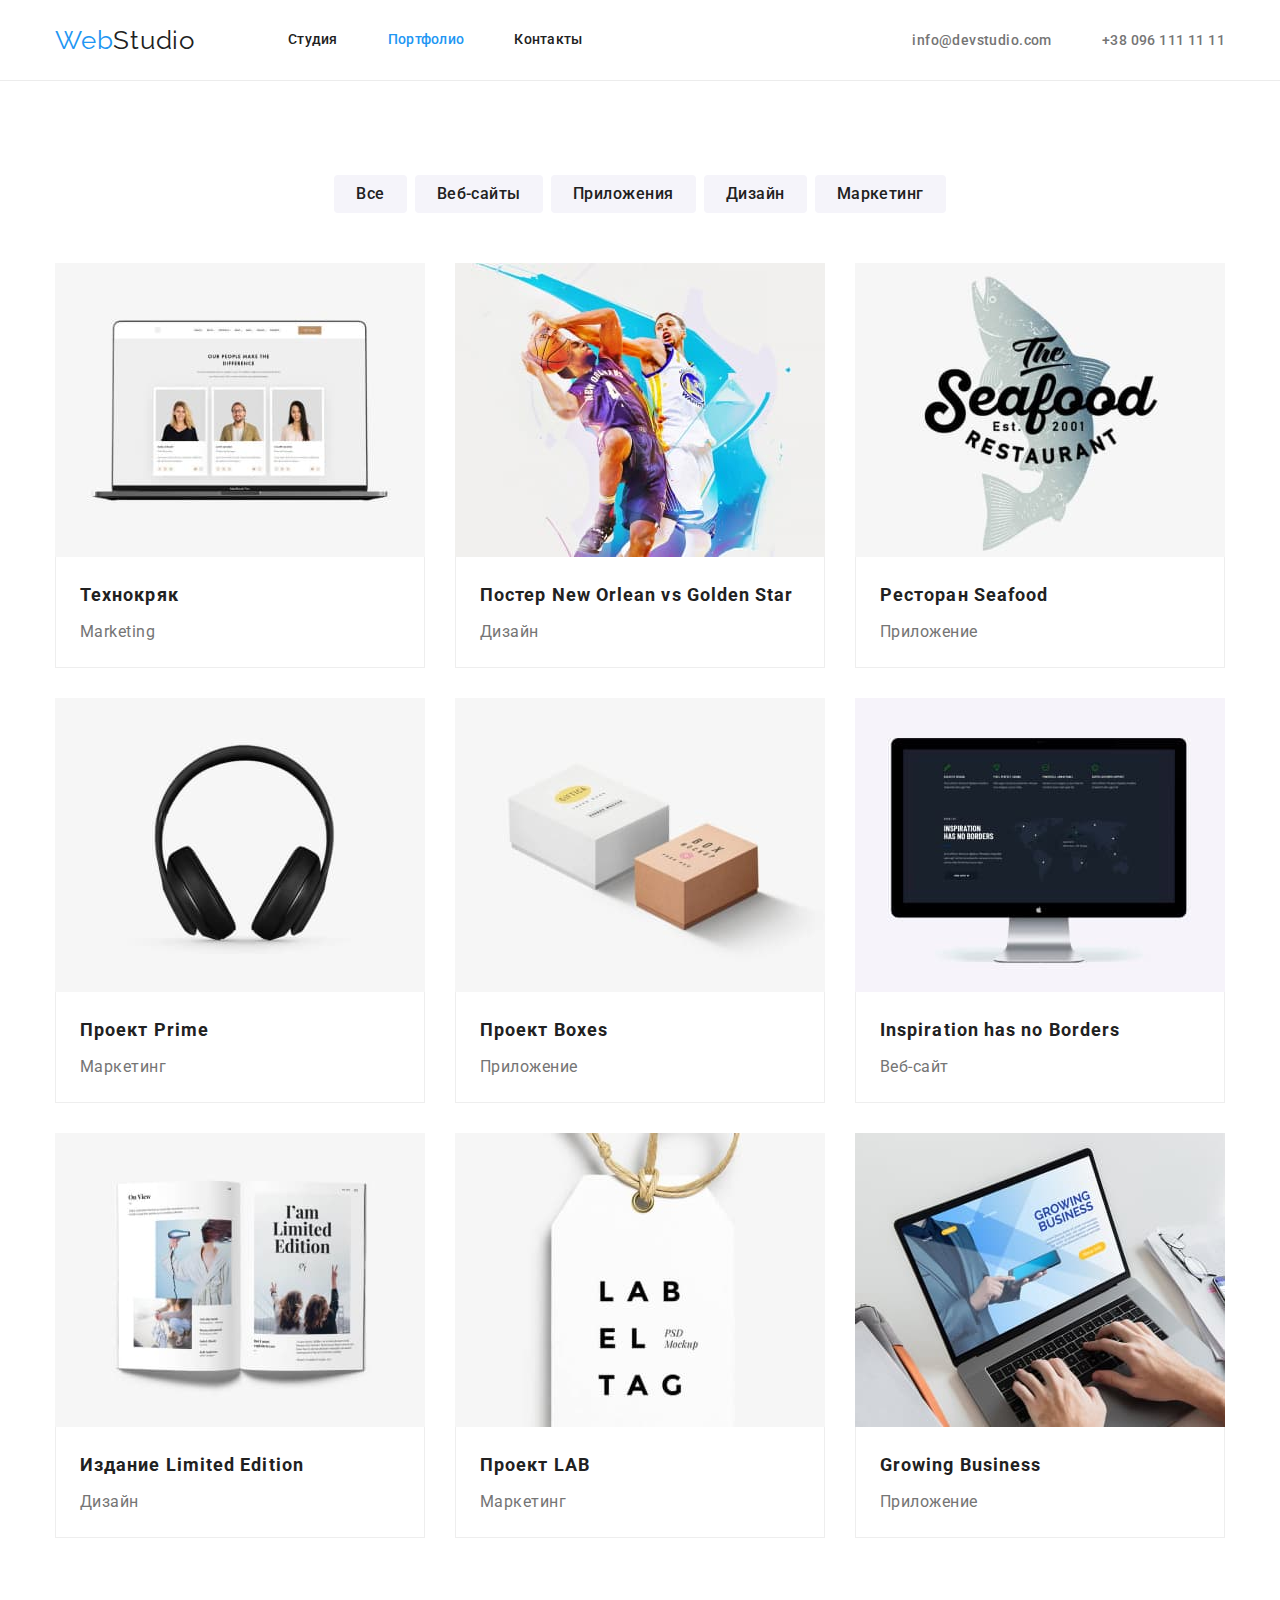
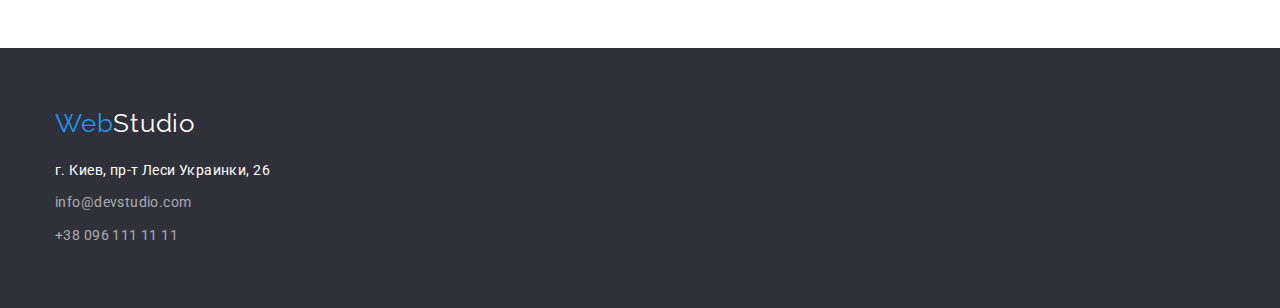
==== portfolio.html @ 948da11b "start-homework" ====
<!DOCTYPE html>
<html lang="ru">

<head>
    <meta charset="UTF-8">
    <meta http-equiv="X-UA-Compatible" content="IE=edge">
    <meta name="viewport" content="width=device-width, initial-scale=1.0">
    <title>Портфолио</title>
    <link rel="preconnect" href="https://fonts.gstatic.com">
    <link href="https://fonts.googleapis.com/css2?family=Raleway:wght@700&family=Roboto:wght@400;500;700;900&display=swap"
    rel="stylesheet">
    <link rel="stylesheet" href="https://cdnjs.cloudflare.com/ajax/libs/modern-normalize/1.0.0/modern-normalize.min.css">
    <link rel="stylesheet" href="css/styles.css">
</head>

<body class="page">

  <header class="header">
    <div class="container">
      <nav class="navigation">
              <a class="logo-text"  href="#">
                  <span class="logo-accept">Web</span><span class="logo">Studio</span>
              </a>

          <ul class="site-nav">
              <li class="item"><a href="index.html" class="link">Студия</a></li>
              <li class="item"><a href="portfolio.html" class="link-is-active link">Портфолио</a></li>
              <li class="item"><a href="" class="link">Контакты</a></li>
          </ul>

      </nav>

      <ul class="contact-nav">
          <li class="item"><a href="mailto:info@devstudio.com" class="link">info@devstudio.com</a></li>
          <li class="item"><a href="tel:+380961111111" class="link">+38 096 111 11 11</a></li>
      </ul>
  </div>
    
  </header>

    <main>
      <section class="section">
<h1 hidden>Портфолио</h1>
  <!-- Навигация портфолио -->
  <div class="container">
        <ul class="portfolio-nav">
           <li class="nav-child"><button type="button" class="button">Все</button></li>
           <li class="nav-child"><button type="button" class="button">Веб-сайты</button></li>
           <li class="nav-child"><button type="button" class="button">Приложения</button></li>
           <li class="nav-child"><button type="button" class="button">Дизайн</button></li>
           <li class="nav-child"><button type="button" class="button">Маркетинг</button></li>
       </ul>

  <!--Портфолио  -->

  <ul class="portfolio">
     <li class="portfolio-box">
          <a href="">
          <div class="card-thumb">
            <img src="images/portfolio-1.jpg" width="370" alt="технокряк">
          </div>
         <div class="card-content">
            <h2 class="portfolio-title">Технокряк</h2>
            <p class="portfolio-text">Marketing</p>
         </div>
          </a>
    </li>

    <li class="portfolio-box">
          <a href="">
            <div class="card-thumb">
            <img src="images/portfolio-2.jpg" width="370" alt="Постер New Orlean vs Golden Star">
            </div>
            <div class="card-content">
            <h2 class="portfolio-title">Постер New Orlean vs Golden Star</h2>
            <p class="portfolio-text">Дизайн</p>
            </div>
          </a>
    </li>

    <li class="portfolio-box">
          <a href="">
            <div class="card-thumb">
            <img src="images/portfolio-3.jpg" width="370" alt="Ресторан Seafood">
            </div>
            <div class="card-content">
            <h2 class="portfolio-title">Ресторан Seafood</h2>
            <p class="portfolio-text">Приложение</p>
            </div>
          </a>
    </li>

    <li class="portfolio-box">
          <a href="">
            <div class="card-thumb">
            <img src="images/potfolio-4.jpg" width="370" alt="Проект Prime">
            </div>
            <div class="card-content">
            <h2 class="portfolio-title">Проект Prime</h2>
            <p class="portfolio-text">Маркетинг</p>
            </div>
          </a>
    </li>

    <li class="portfolio-box">
          <a href="">
            <div class="card-thumb">
            <img src="images/portfolio-5.jpg" width="370" alt="Проект Boxes">
            </div>
            <div class="card-content">
            <h2 class="portfolio-title">Проект Boxes</h2>
            <p class="portfolio-text">Приложение</p>
            </div>
          </a>
    </li>

    <li class="portfolio-box">
          <a href="">
            <div class="card-thumb">
            <img src="images/portfolio-6.jpg" width="370" alt="Inspiration has no Borders">
            </div>
            <div class="card-content">
            <h2 class="portfolio-title">Inspiration has no Borders</h2>
            <p class="portfolio-text">Веб-сайт</p>
            </div>
          </a>
    </li>

    <li class="portfolio-box">
          <a href="">
            <div class="card-thumb">
            <img src="images/portfolio-7.jpg" width="370" alt="Издание Limited Edition">
            </div>
            <div class="card-content">
            <h2 class="portfolio-title">Издание Limited Edition</h2>
            <p class="portfolio-text">Дизайн</p>
            </div>
          </a>
    </li>

    <li class="portfolio-box">
          <a href="">
            <div class="card-thumb">
            <img src="images/portfolio-8.jpg" width="370" alt="Проект LAB">
            </div>
            <div class="card-content">
            <h2 class="portfolio-title">Проект LAB</h2>
            <p class="portfolio-text">Маркетинг</p>
            </div>
          </a>
    </li>

    <li class="portfolio-box">
          <a href="">
            <div class="card-thumb">
            <img src="images/portfolio-9.jpg" width="370" alt="Growing Business">
            </div>
            <div class="card-content">
            <h2 class="portfolio-title">Growing Business</h2>
            <p class="portfolio-text">Приложение</p>
            </div>
          </a>
    </li>
  </ul>
</div>
</section>
    </main>

    <footer class="footer">
      <div class="container">
    
        <a class="logo-text-footer" href="#">
            <span class="logo-accept">Web</span><span class="logo-whait">Studio</span>
        </a>
  <address class="address">г. Киев, пр-т Леси Украинки, 26

        <ul class="contact-list">
            <li class="contact-item"><a href="mailto:info@devstudio.com" class="contact">info@devstudio.com</a></li>
            <li class="contact-item"><a href="tel:+380961111111" class="contact">+38 096 111 11 11</a></li>
        </ul>
    </address>
    </div>
    </footer>
</body>

</html>
---- css/styles.css ----
:root {
  --primery-text-color: #212121;
  --title-text-color: #757575;
  --accept-color: #2196f3;
  --primery-bg-color: #ffffff;
  --accept-bg-color: #2f303a;
  --bg-color: #f5f4fa;
  --portfolio-box-gap: 30px;
  --border-card-content: 1px solid #EEEEEE;
}

.page {
  background-color: var(--primery-bg-color);
  font-family: Roboto, sans-serif;
}

/* site-nav */

.container {
  width: 1200px;
  padding: 0px 15px;
  margin: auto;
}

.header {
  border-bottom: 1px solid #ececec;

}
.header .container {
  display: flex;
  justify-content: space-between;
  align-items: center;
}

.header .navigation {
  display: flex;
  align-items: center;
}

.logo-accept {
  color: var(--accept-color);
}

.logo {
  color: var(--primery-text-color);
}

.logo-text {
  font-family: Raleway, sans-serif;
  letter-spacing: 0.03em;
  font-size: 26px;
  line-height: 1.19;
  padding-left: 0px;
  margin-right: 93px;
}

ul {
  list-style: none;
  padding: 0;
}

a {
  text-decoration: none;
}

img {
  display: block;
  max-width: 100%;
}

.site-nav .link {
  color: var(--primery-text-color);
  letter-spacing: 0.02em;
  font-weight: 500;
  font-size: 14px;
  line-height: 1.14;
  display: block;
  padding-top: 32px;
  padding-bottom: 32px;
}

.site-nav .link:hover,
.site-nav .link:focus {
  color: var(--accept-color);
}

.site-nav {
  display: flex;
  align-items: center;
  margin: 0px;
}
.site-nav .link-is-active {
  color: var(--accept-color);
 }

.site-nav .item:not(:last-child) {
  margin-right: 50px;
}

.contact-nav .link {
  color: var(--title-text-color);
  letter-spacing: 0.03em;
  font-weight: 500;
  font-size: 14px;
  line-height: 1.14;
  margin-top: 0px;
  margin-bottom: 0px;
  margin-left: auto;
}

.contact-nav .link:hover,
.contact-nav .link:focus {
  color: var(--accept-color);
}

.contact-nav {
  padding: 0px;
  margin: 0px;
  display: flex;
  align-items: center;
}
.contact-nav .item:not(:last-child) {
  margin-right: 50px;
}
/* Hero */
.overlay {
  max-width: 1600px;
  height: 600px;
  margin-left: auto;
  margin-right: auto;
  background-color: #C4C4C4;
  background-image: linear-gradient(
    to right,
    rgba(47, 48, 58, 0.4),
    rgba(47, 48, 58, 0.4)),
  url(../images/Overlay.jpg);
  background-size: contain;
  background-repeat: no-repeat;
  background-position: center;
  

}
.hero {
  margin-top: 0px;
  margin-bottom: 0px;
  text-align: center;
}

.hero-title {
  color: var(--primery-bg-color);
  letter-spacing: 0.06em;
  font-weight: 900;
  font-size: 44px;
  line-height: 1.36;
  margin-top: 0px;
  padding-top: 200px;
  text-transform: uppercase;
}

.primery-button {
  color: var(--primery-bg-color);
  background-color: var(--accept-color);
  letter-spacing: 0.06em;
  font-size: 16px;
  line-height: 1.87;
  text-align: center;
  font-weight: 700;
  cursor: pointer;
  border-radius: 4px;
  padding: 10px 32px;
  min-width: 200px;
  margin-top: 30px;
}

/* Section */

.section {
  padding-top: 94px;
  padding-bottom: 94px;
}

.section-title {
  color: var(--primery-text-color);
  letter-spacing: 0.03em;
  font-weight: 700;
  font-size: 36px;
  line-height: 1.16;
  text-align: center;
  margin-top: 0;
  margin-bottom: 50px;
}

/* Features */

.button {
  color: var(--primery-bg-color);
  background-color: var(--accept-color);
  letter-spacing: 0.06em;
  font-size: 16px;
  line-height: 1.87;
  text-align: center;
  font-weight: 700;
  cursor: pointer;
  border-radius: 4px;
  padding: 6px 22px;
  border: 0px;
}

.feature-list .title {
  letter-spacing: 0.03em;
  font-weight: 700;
  font-size: 14px;
  line-height: 1.14;
  text-transform: uppercase;
  margin-bottom: 10px;
  margin-top: 0px;
  color: var(--primery-text-color);
}

.feature-list .text {
  color: var(--title-text-color);
  letter-spacing: 0.03em;
  font-size: 14px;
  line-height: 1.71;
  margin: 0px;
  display: flex;
}

.feature-list {
  display: flex;
  margin: 0px;
}
.featute-item:not(:last-child) {
  margin-right: 30px;
}
.featute-item {
  width: 270px;

}
/* Чем мы занимаемся */
.images {
  display: flex;
  justify-content: space-between;
  margin: 0px;
}

.work {
  padding-top: 0px;
}

/* Staff */

.section-staff {
  background-color: var(--bg-color);
}
.card-staff {
  display: flex;
  margin: 0px;
}


.card-item {
  width: 270px;
  background-color: var(--primery-bg-color);
  text-align: center;
}
.card-item:not(:last-child) {
  margin-right: 30px;
}

.card-text {
  padding-top: 30px;
  padding-bottom: 30px;
}
.staff-title {
  font-weight: 500;
  color: var(--primery-text-color);
  font-size: 16px;
  line-height: 1.18;
  letter-spacing: 0.03em;
  margin-bottom: 10px;
  margin-top: 0px;
}

.staff-text {
  color: var(--title-text-color);
  font-size: 16px;
  line-height: 1.18;
  letter-spacing: 0.03em;
  margin: 0px;
  
}

/* Portfolio */

.portfolio-nav .button {
  background-color: #f5f4fa;
  color: var(--primery-text-color);
  border-radius: 4px;
  font-weight: 500;
  font-size: 16px;
  line-height: 1.62;
  letter-spacing: 0.03em;
}

.portfolio-nav .button:hover,
.portfolio-nav .button:focus {
  color: var(--primery-bg-color);
  background-color: var(--accept-color);
}
.portfolio-nav {
  margin-bottom: 50px;
  display: flex;
  justify-content: center;
  margin-top: 0px;
}
.portfolio-nav .nav-child {
  margin-left: 8px;
}
.portfolio-nav .nav-child:first-child {
  margin-left: 0px;
}
.portfolio {
  display: flex;
  flex-wrap: wrap;
  margin-top: calc(-1 * var(--portfolio-box-gap));
  margin-left: calc(-1 * var(--portfolio-box-gap));
}
.portfolio-box {
  background: var(--primery-bg-color);
  box-sizing: border-box;
  width: 370px;
  padding: 0;
  margin-left: var(--portfolio-box-gap);
  margin-top: var(--portfolio-box-gap);
}

.portfolio-title {
  color: var(--primery-text-color);
  font-weight: 700;
  font-size: 18px;
  line-height: 2;
  letter-spacing: 0.06em;
  margin: 0px;
}

.portfolio-text {
  font-size: 16px;
  line-height: 1.87;
  letter-spacing: 0.03em;
  color: var(--title-text-color);
  margin-top: 4px;
  margin-bottom: 0px;
}

.card-content {
  padding: 20px 24px;
  border-left: var(--border-card-content);
  border-right: var(--border-card-content);
  border-bottom: var(--border-card-content);
}

/* Footer */

.footer {
  background-color: var(--accept-bg-color);
  padding-bottom: 60px;
padding-top: 60px;
}

.logo-text-footer {
  font-family: Raleway, sans-serif;
  letter-spacing: 0.03em;
  font-size: 26px;
  line-height: 1.19;
  margin-bottom: 20px;
}

.logo-whait {
  color: var(--primery-bg-color);
  letter-spacing: 0.03em;
  font-size: 26px;
  line-height: 1.19;
}

.address {
  color: var(--primery-bg-color);
  font-style: normal;
  font-size: 14px;
  line-height: 1.71;
  letter-spacing: 0.03em;
  margin-top: 20px;
 
  
}
.contact-list {
  margin-bottom: 0px;
  padding-left: 0px;
  margin-top: 9px;
}

.contact {
  font-size: 14px;
  line-height: 1.71;
  letter-spacing: 0.03em;
  text-decoration: none;
  color: rgba(255, 255, 255, 0.6);
  display: inline-block;
  
}

.contact-item:last-child {
  margin-top: 9px;
}


/* цвет основного текста #212121;
 */

/* вторичный цвет текста #757575;
 */

/* белый #ffffff */

/* цветовой акцент #2196F3 */

/* вторичный цвет фона #F5F4FA */
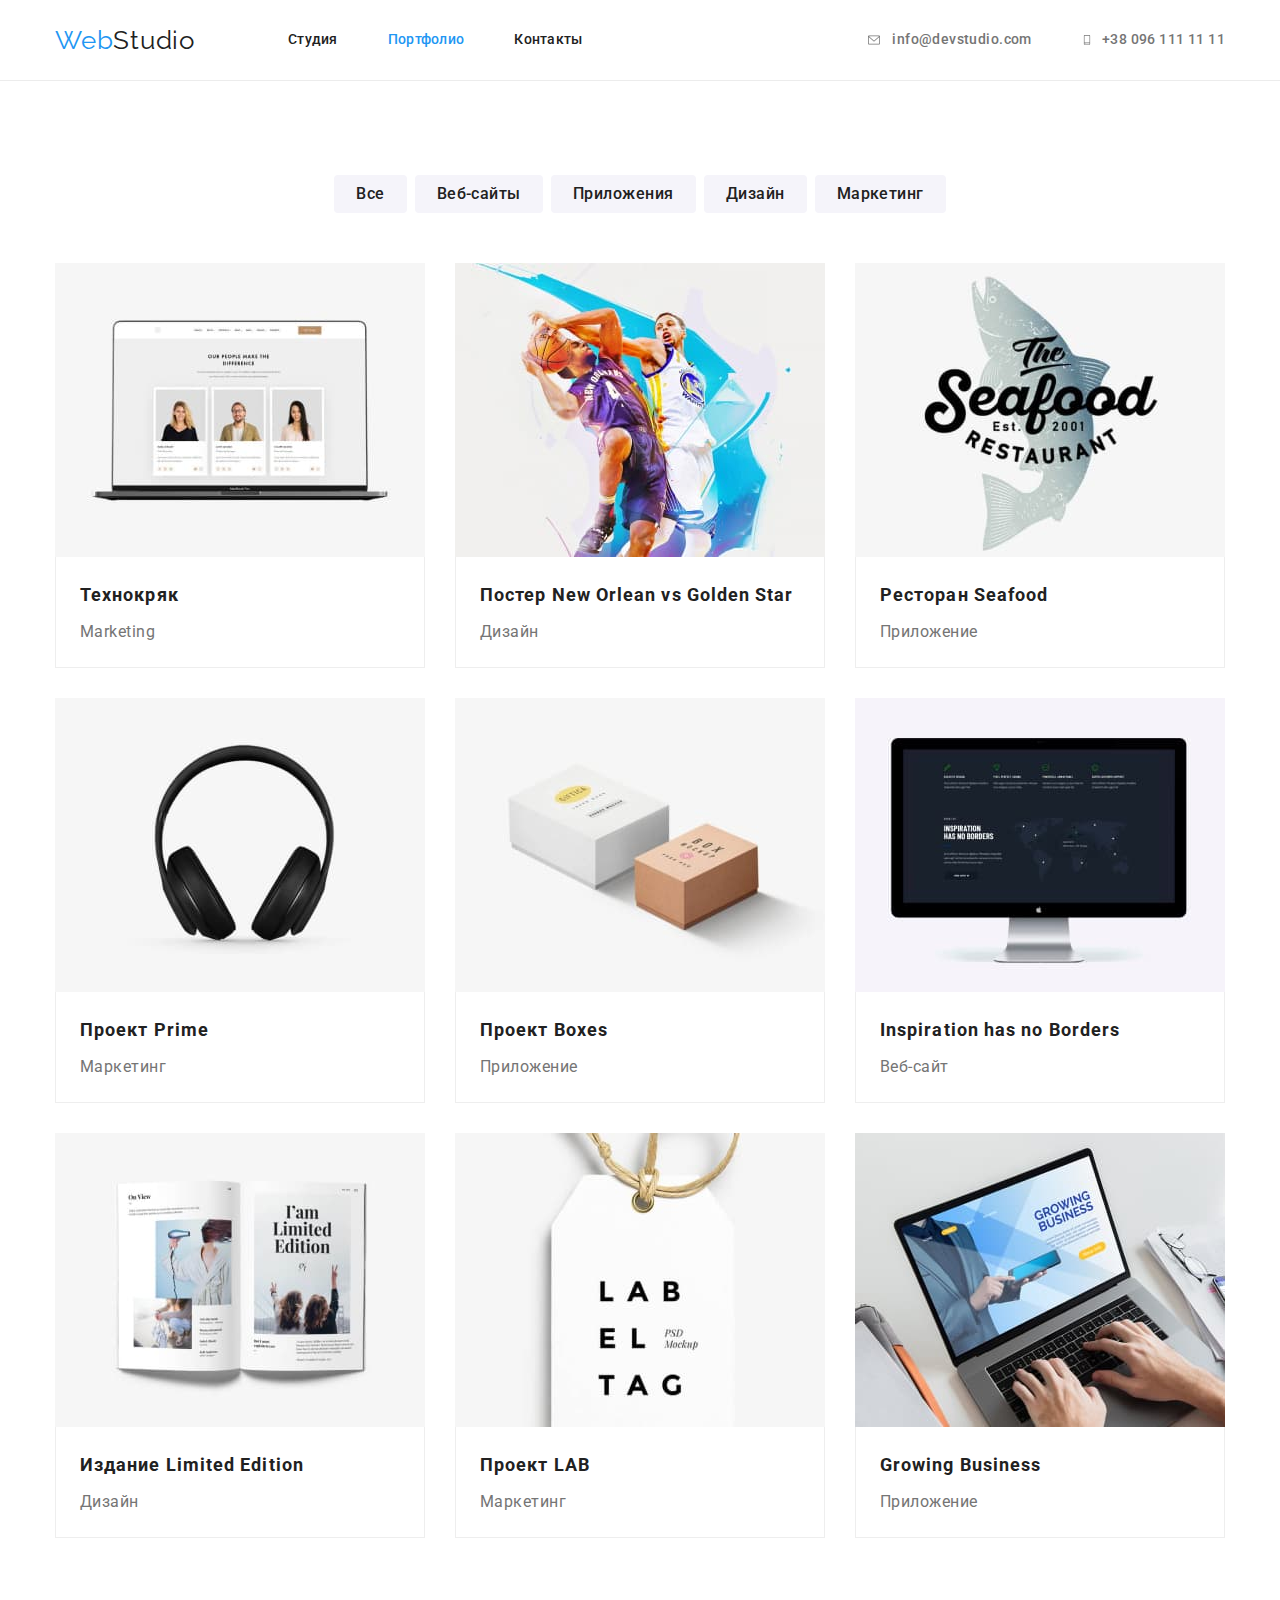
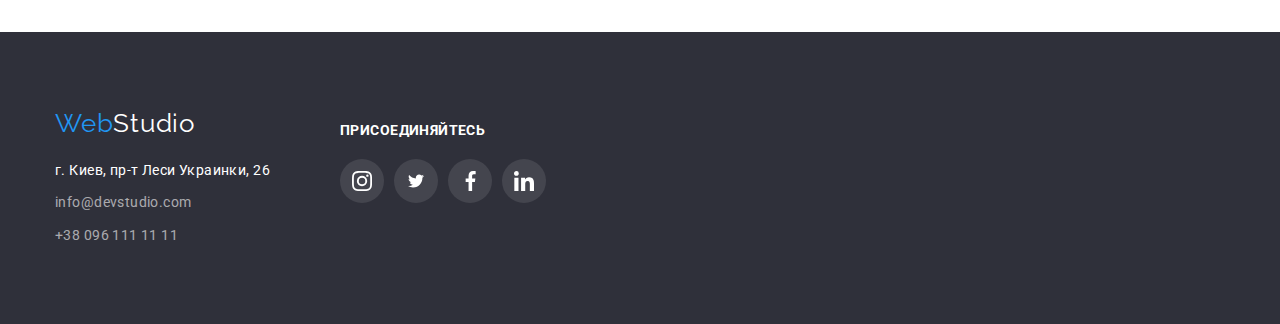
==== commit 61338a02: "save" ====
--- a/portfolio.html
+++ b/portfolio.html
@@ -31,8 +31,23 @@
       </nav>
 
       <ul class="contact-nav">
-          <li class="item"><a href="mailto:info@devstudio.com" class="link">info@devstudio.com</a></li>
-          <li class="item"><a href="tel:+380961111111" class="link">+38 096 111 11 11</a></li>
+          <li class="item">
+             <a href="mailto:info@devstudio.com" class="link">
+                  <svg class="contact-icon" width="16" height="12">
+                  <use href="./images/symbol-defs.svg#icon-envelope">
+                  </use>
+                  </svg>
+                  info@devstudio.com
+              </a>
+          </li>
+
+          <li class="item">
+              <a href="tel:+380961111111" class="link">
+                  <svg class="contact-icon" width="10" height="16">
+                  <use href="./images/symbol-defs.svg#icon-smartphone">
+                  </use>
+                  </svg>
+                  +38 096 111 11 11</a></li>
       </ul>
   </div>
     
@@ -168,18 +183,55 @@
 
     <footer class="footer">
       <div class="container">
+        <ul class="footer-container">
+            <li class="footer-part">
+                <a class="logo-text-footer" href="#">
+                    <span class="logo-accept">Web</span><span class="logo-whait">Studio</span>
+                </a>
+          <address class="address">г. Киев, пр-т Леси Украинки, 26
+        
+                <ul class="contact-list">
+                    <li class="contact-item"><a href="mailto:info@devstudio.com" class="contact">info@devstudio.com</a></li>
+                    <li class="contact-item"><a href="tel:+380961111111" class="contact">+38 096 111 11 11</a></li>
+                </ul>
+            </address>
+        </li>
     
-        <a class="logo-text-footer" href="#">
-            <span class="logo-accept">Web</span><span class="logo-whait">Studio</span>
-        </a>
-  <address class="address">г. Киев, пр-т Леси Украинки, 26
-
-        <ul class="contact-list">
-            <li class="contact-item"><a href="mailto:info@devstudio.com" class="contact">info@devstudio.com</a></li>
-            <li class="contact-item"><a href="tel:+380961111111" class="contact">+38 096 111 11 11</a></li>
+        <li>
+    
+            <h4 class="footer-title">Присоединяйтесь</h4>
+            <ul class="footer-social-links">
+                <li>
+                  <a class="footer-social-link" href="#">
+                    <svg width="20" height="20" class="footer-svg-icon">
+                        <use href="./images/symbol-defs.svg#icon-instagram"></use>
+                    </svg>
+                  </a>
+                </li>
+                <li>
+                    <a class="footer-social-link" href="#">
+                      <svg width="20" height="16" class="footer-svg-icon">
+                          <use href="./images/symbol-defs.svg#icon-twitter"></use>
+                      </svg>
+                    </a>
+                  </li>
+                  <li>
+                    <a class="footer-social-link" href="#">
+                      <svg width="25" height="20" class="footer-svg-icon">
+                          <use href="./images/symbol-defs.svg#icon-facebook"></use>
+                      </svg>
+                    </a>
+                  </li>
+                  <li>
+                    <a class="footer-social-link" href="#">
+                      <svg width="20" height="20" class="footer-svg-icon">
+                          <use href="./images/symbol-defs.svg#icon-linkedin"></use>
+                      </svg>
+                    </a>
+                  </li>
+            </ul>
         </ul>
-    </address>
-    </div>
+        </div>
     </footer>
 </body>
 
--- a/css/styles.css
+++ b/css/styles.css
@@ -106,12 +106,16 @@
   margin-top: 0px;
   margin-bottom: 0px;
   margin-left: auto;
+  display: flex;
+  align-items: center;
 }
 
 .contact-nav .link:hover,
 .contact-nav .link:focus {
   color: var(--accept-color);
-}
+  /* fill: var(--accept-color); */
+}
+
 
 .contact-nav {
   padding: 0px;
@@ -122,8 +126,27 @@
 .contact-nav .item:not(:last-child) {
   margin-right: 50px;
 }
+
+.contact-icon {
+  fill: var(--title-text-color);
+  margin-right: 10px;
+
+}
+
+.link:hover .contact-icon, 
+.link:focus .contact-icon {
+  fill: var(--accept-color);
+
+}
+
+
+
 /* Hero */
-.overlay {
+
+.hero {
+  margin-top: 0px;
+  margin-bottom: 0px;
+  text-align: center;
   max-width: 1600px;
   height: 600px;
   margin-left: auto;
@@ -134,16 +157,9 @@
     rgba(47, 48, 58, 0.4),
     rgba(47, 48, 58, 0.4)),
   url(../images/Overlay.jpg);
-  background-size: contain;
+  background-size: cover;
   background-repeat: no-repeat;
   background-position: center;
-  
-
-}
-.hero {
-  margin-top: 0px;
-  margin-bottom: 0px;
-  text-align: center;
 }
 
 .hero-title {
@@ -169,7 +185,6 @@
   border-radius: 4px;
   padding: 10px 32px;
   min-width: 200px;
-  margin-top: 30px;
 }
 
 /* Section */
@@ -230,13 +245,27 @@
   display: flex;
   margin: 0px;
 }
-.featute-item:not(:last-child) {
+.feature-item:not(:last-child) {
   margin-right: 30px;
 }
-.featute-item {
+.feature-item {
   width: 270px;
-
-}
+  
+}
+.feature-bgr{
+width: 270px;
+height: 120px;
+background: #F5F4FA;
+border-radius: 4px;
+display: flex;
+margin-bottom: 30px;
+}
+
+.feature-icon {
+  display: inline-block;
+  margin: auto;
+}
+
 /* Чем мы занимаемся */
 .images {
   display: flex;
@@ -248,7 +277,7 @@
   padding-top: 0px;
 }
 
-/* Staff */
+/* Наша команда */
 
 .section-staff {
   background-color: var(--bg-color);
@@ -257,7 +286,6 @@
   display: flex;
   margin: 0px;
 }
-
 
 .card-item {
   width: 270px;
@@ -287,11 +315,72 @@
   font-size: 16px;
   line-height: 1.18;
   letter-spacing: 0.03em;
-  margin: 0px;
-  
+  margin: 0px; 
+}
+
+.social-network-icons {
+  display: flex;
+  width: 206px;
+  justify-content: space-between;
+  margin: 0 auto;
+  margin-top: 16px;
+}
+.social-svg-icon {
+  fill: var(--title-text-color);
+}
+
+.social-network-icons .social-network-link {
+  width: 44px;
+  height: 44px;
+  display: flex;
+  justify-content: center;
+  align-items: center;
+  border-radius: 50%;
+}
+
+.social-network-link:hover .social-svg-icon {
+  fill: var(--primery-bg-color);
+
+}
+.social-network-link:hover {
+  background-color: var(--accept-color);
+
+}
+
+/* Постоянные клиенты */
+
+.regular-customers {
+  display: flex;
+  width: 1170px;
+  justify-content: space-between;
+  margin: 0 auto;
+}
+
+.regular-customers-link {
+  width: 170px;
+  height: 92px;
+  border: 1px solid #AFB1B8;
+  border-radius: 4px;
+  display: flex;
+  justify-content: center;
+
+}
+
+.regular-customers-icon {
+  fill: var(--title-text-color);
+}
+
+.regular-customers-link:hover .regular-customers-icon {
+ fill: var(--accept-color); 
+}
+
+.regular-customers-link:hover {
+  border: 1px solid #2196F3;
+
 }
 
 /* Portfolio */
+
 
 .portfolio-nav .button {
   background-color: #f5f4fa;
@@ -325,6 +414,7 @@
   flex-wrap: wrap;
   margin-top: calc(-1 * var(--portfolio-box-gap));
   margin-left: calc(-1 * var(--portfolio-box-gap));
+  margin-bottom: 0px;
 }
 .portfolio-box {
   background: var(--primery-bg-color);
@@ -360,14 +450,23 @@
   border-bottom: var(--border-card-content);
 }
 
+
 /* Footer */
 
 .footer {
   background-color: var(--accept-bg-color);
   padding-bottom: 60px;
-padding-top: 60px;
-}
-
+  padding-top: 60px;
+}
+
+.footer-container {
+  display: flex;
+}
+
+.footer-part:not(:last-child){
+  margin-right: 70px;
+
+}
 .logo-text-footer {
   font-family: Raleway, sans-serif;
   letter-spacing: 0.03em;
@@ -406,13 +505,48 @@
   text-decoration: none;
   color: rgba(255, 255, 255, 0.6);
   display: inline-block;
-  
-}
+  }
 
 .contact-item:last-child {
   margin-top: 9px;
 }
 
+.footer-title {
+  text-transform: uppercase;
+  color: var(--primery-bg-color);
+  letter-spacing: 0.03em;
+  font-size: 14px;
+  line-height: 1.14;
+  margin-top: 15px;
+  margin-bottom: 0px;
+ }
+
+.footer-social-links {
+  display: flex;
+  width: 206px;
+  justify-content: space-between;
+  margin: 0 auto;
+  margin-top: 20px;
+} 
+
+.footer-social-links .footer-social-link {
+  width: 44px;
+  height: 44px;
+  display: flex;
+  justify-content: center;
+  align-items: center;
+  border-radius: 50%;
+  background: rgba(255, 255, 255, 0.1);
+}
+
+.footer-svg-icon {
+  fill: var(--primery-bg-color);
+
+}
+
+.footer-social-link:hover {
+  background: var(--accept-color);
+}
 
 /* цвет основного текста #212121;
  */
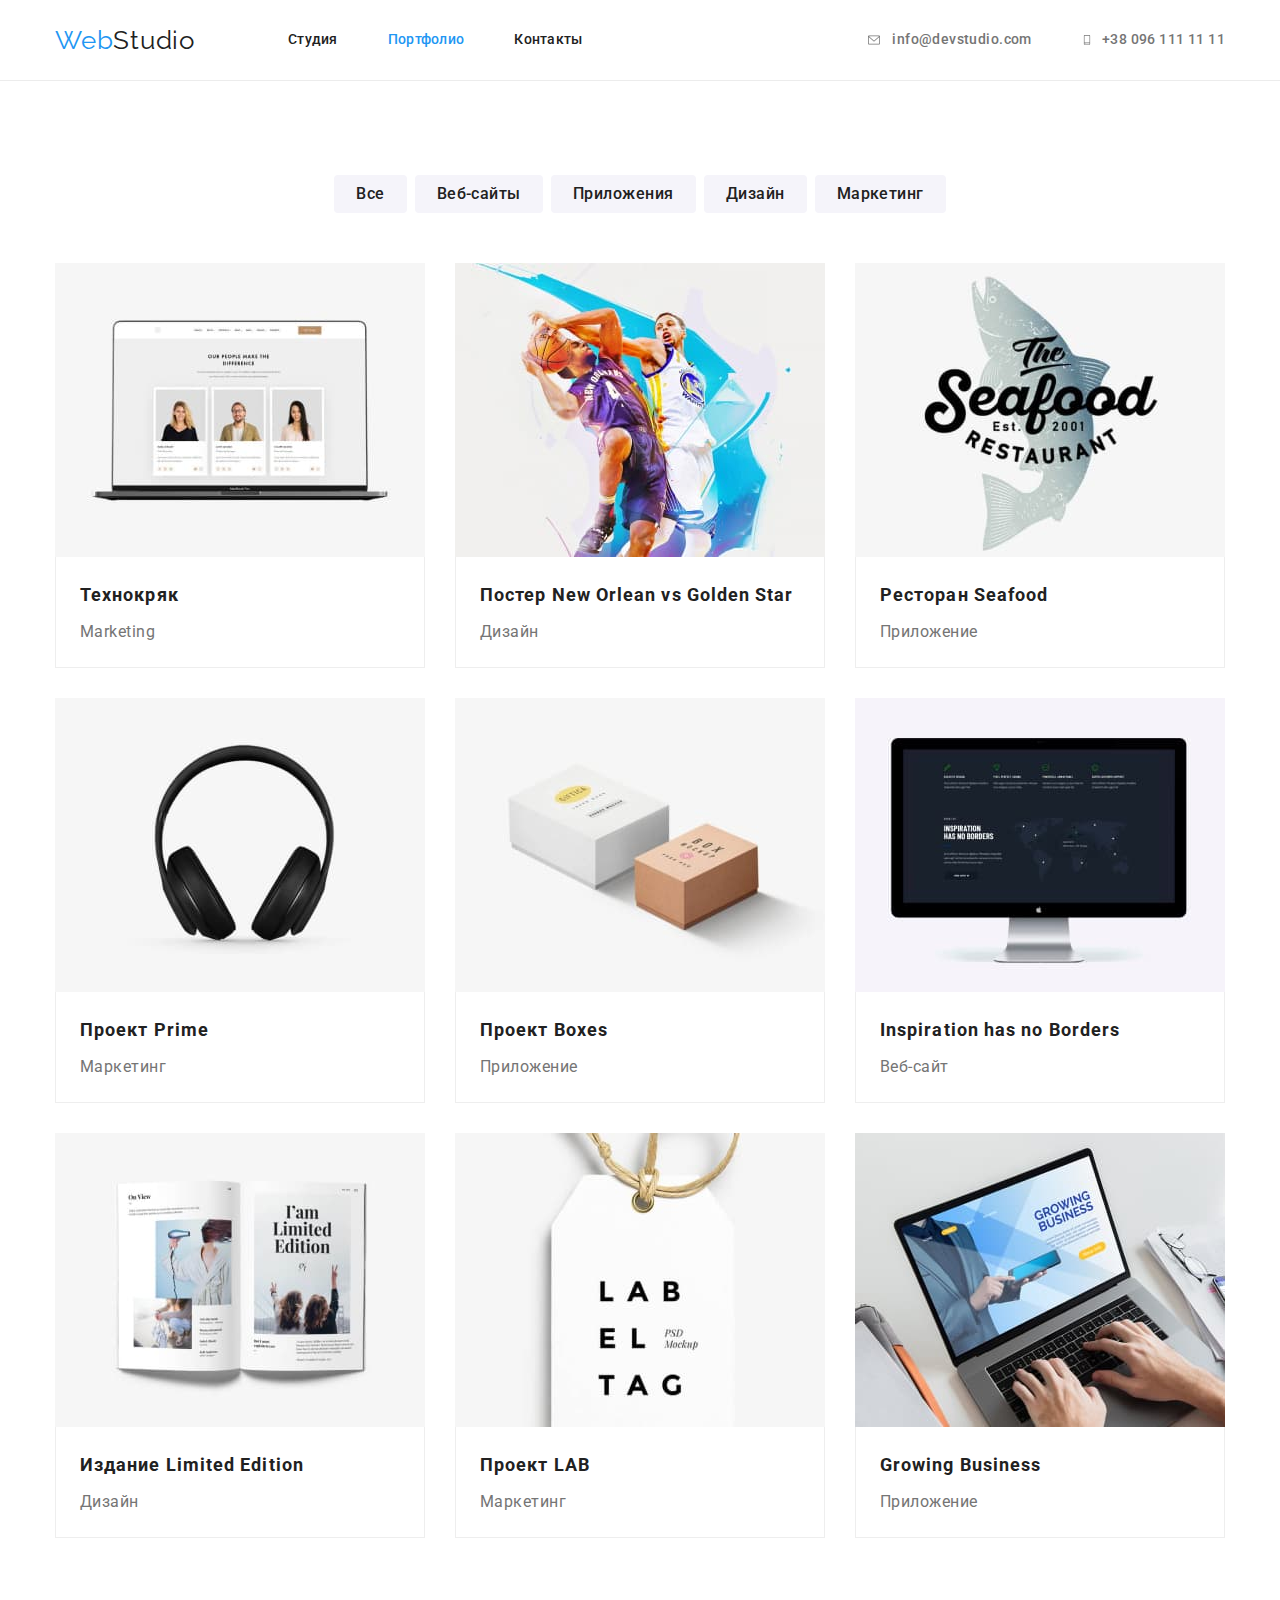
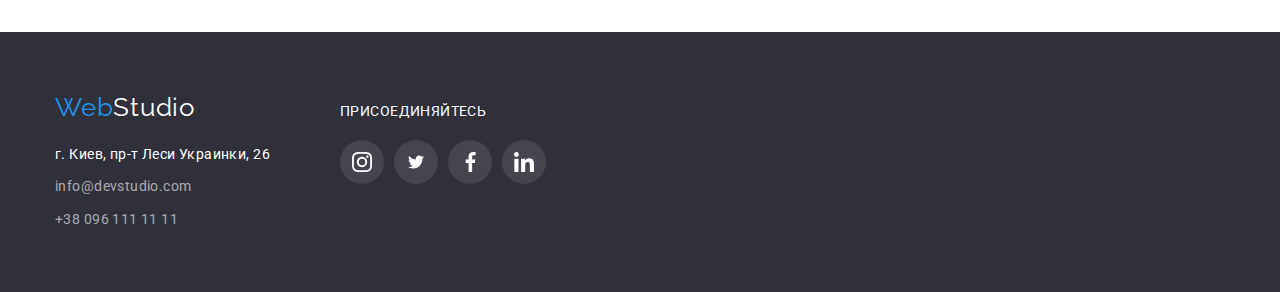
==== commit ad999360: "fixed" ====
--- a/portfolio.html
+++ b/portfolio.html
@@ -1,238 +1,298 @@
 <!DOCTYPE html>
 <html lang="ru">
-
-<head>
-    <meta charset="UTF-8">
-    <meta http-equiv="X-UA-Compatible" content="IE=edge">
-    <meta name="viewport" content="width=device-width, initial-scale=1.0">
+  <head>
+    <meta charset="UTF-8" />
+    <meta http-equiv="X-UA-Compatible" content="IE=edge" />
+    <meta name="viewport" content="width=device-width, initial-scale=1.0" />
     <title>Портфолио</title>
-    <link rel="preconnect" href="https://fonts.gstatic.com">
-    <link href="https://fonts.googleapis.com/css2?family=Raleway:wght@700&family=Roboto:wght@400;500;700;900&display=swap"
-    rel="stylesheet">
-    <link rel="stylesheet" href="https://cdnjs.cloudflare.com/ajax/libs/modern-normalize/1.0.0/modern-normalize.min.css">
-    <link rel="stylesheet" href="css/styles.css">
-</head>
-
-<body class="page">
-
-  <header class="header">
-    <div class="container">
-      <nav class="navigation">
-              <a class="logo-text"  href="#">
-                  <span class="logo-accept">Web</span><span class="logo">Studio</span>
-              </a>
+    <link rel="preconnect" href="https://fonts.gstatic.com" />
+    <link
+      href="https://fonts.googleapis.com/css2?family=Raleway:wght@700&family=Roboto:wght@400;500;700;900&display=swap"
+      rel="stylesheet"
+    />
+    <link
+      rel="stylesheet"
+      href="https://cdnjs.cloudflare.com/ajax/libs/modern-normalize/1.0.0/modern-normalize.min.css"
+    />
+    <link rel="stylesheet" href="css/styles.css" />
+  </head>
+
+  <body class="page">
+    <header class="header">
+      <div class="container">
+        <nav class="navigation">
+          <a class="logo-text" href="#">
+            <span class="logo-accept">Web</span><span class="logo">Studio</span>
+          </a>
 
           <ul class="site-nav">
-              <li class="item"><a href="index.html" class="link">Студия</a></li>
-              <li class="item"><a href="portfolio.html" class="link-is-active link">Портфолио</a></li>
-              <li class="item"><a href="" class="link">Контакты</a></li>
+            <li class="item"><a href="index.html" class="link">Студия</a></li>
+            <li class="item">
+              <a href="portfolio.html" class="link-is-active link">Портфолио</a>
+            </li>
+            <li class="item"><a href="" class="link">Контакты</a></li>
           </ul>
-
-      </nav>
-
-      <ul class="contact-nav">
+        </nav>
+
+        <ul class="contact-nav">
           <li class="item">
-             <a href="mailto:info@devstudio.com" class="link">
-                  <svg class="contact-icon" width="16" height="12">
-                  <use href="./images/symbol-defs.svg#icon-envelope">
-                  </use>
-                  </svg>
-                  info@devstudio.com
-              </a>
+            <a href="mailto:info@devstudio.com" class="link">
+              <svg class="contact-icon" width="16" height="12">
+                <use href="./images/icons.svg#icon-envelope"></use>
+              </svg>
+              info@devstudio.com
+            </a>
           </li>
 
           <li class="item">
-              <a href="tel:+380961111111" class="link">
-                  <svg class="contact-icon" width="10" height="16">
-                  <use href="./images/symbol-defs.svg#icon-smartphone">
-                  </use>
-                  </svg>
-                  +38 096 111 11 11</a></li>
-      </ul>
-  </div>
-    
-  </header>
+            <a href="tel:+380961111111" class="link">
+              <svg class="contact-icon" width="10" height="16">
+                <use href="./images/icons.svg#icon-smartphone"></use>
+              </svg>
+              +38 096 111 11 11</a
+            >
+          </li>
+        </ul>
+      </div>
+    </header>
 
     <main>
       <section class="section">
-<h1 hidden>Портфолио</h1>
-  <!-- Навигация портфолио -->
-  <div class="container">
-        <ul class="portfolio-nav">
-           <li class="nav-child"><button type="button" class="button">Все</button></li>
-           <li class="nav-child"><button type="button" class="button">Веб-сайты</button></li>
-           <li class="nav-child"><button type="button" class="button">Приложения</button></li>
-           <li class="nav-child"><button type="button" class="button">Дизайн</button></li>
-           <li class="nav-child"><button type="button" class="button">Маркетинг</button></li>
-       </ul>
-
-  <!--Портфолио  -->
-
-  <ul class="portfolio">
-     <li class="portfolio-box">
-          <a href="">
-          <div class="card-thumb">
-            <img src="images/portfolio-1.jpg" width="370" alt="технокряк">
-          </div>
-         <div class="card-content">
-            <h2 class="portfolio-title">Технокряк</h2>
-            <p class="portfolio-text">Marketing</p>
-         </div>
-          </a>
-    </li>
-
-    <li class="portfolio-box">
-          <a href="">
-            <div class="card-thumb">
-            <img src="images/portfolio-2.jpg" width="370" alt="Постер New Orlean vs Golden Star">
-            </div>
-            <div class="card-content">
-            <h2 class="portfolio-title">Постер New Orlean vs Golden Star</h2>
-            <p class="portfolio-text">Дизайн</p>
-            </div>
-          </a>
-    </li>
-
-    <li class="portfolio-box">
-          <a href="">
-            <div class="card-thumb">
-            <img src="images/portfolio-3.jpg" width="370" alt="Ресторан Seafood">
-            </div>
-            <div class="card-content">
-            <h2 class="portfolio-title">Ресторан Seafood</h2>
-            <p class="portfolio-text">Приложение</p>
-            </div>
-          </a>
-    </li>
-
-    <li class="portfolio-box">
-          <a href="">
-            <div class="card-thumb">
-            <img src="images/potfolio-4.jpg" width="370" alt="Проект Prime">
-            </div>
-            <div class="card-content">
-            <h2 class="portfolio-title">Проект Prime</h2>
-            <p class="portfolio-text">Маркетинг</p>
-            </div>
-          </a>
-    </li>
-
-    <li class="portfolio-box">
-          <a href="">
-            <div class="card-thumb">
-            <img src="images/portfolio-5.jpg" width="370" alt="Проект Boxes">
-            </div>
-            <div class="card-content">
-            <h2 class="portfolio-title">Проект Boxes</h2>
-            <p class="portfolio-text">Приложение</p>
-            </div>
-          </a>
-    </li>
-
-    <li class="portfolio-box">
-          <a href="">
-            <div class="card-thumb">
-            <img src="images/portfolio-6.jpg" width="370" alt="Inspiration has no Borders">
-            </div>
-            <div class="card-content">
-            <h2 class="portfolio-title">Inspiration has no Borders</h2>
-            <p class="portfolio-text">Веб-сайт</p>
-            </div>
-          </a>
-    </li>
-
-    <li class="portfolio-box">
-          <a href="">
-            <div class="card-thumb">
-            <img src="images/portfolio-7.jpg" width="370" alt="Издание Limited Edition">
-            </div>
-            <div class="card-content">
-            <h2 class="portfolio-title">Издание Limited Edition</h2>
-            <p class="portfolio-text">Дизайн</p>
-            </div>
-          </a>
-    </li>
-
-    <li class="portfolio-box">
-          <a href="">
-            <div class="card-thumb">
-            <img src="images/portfolio-8.jpg" width="370" alt="Проект LAB">
-            </div>
-            <div class="card-content">
-            <h2 class="portfolio-title">Проект LAB</h2>
-            <p class="portfolio-text">Маркетинг</p>
-            </div>
-          </a>
-    </li>
-
-    <li class="portfolio-box">
-          <a href="">
-            <div class="card-thumb">
-            <img src="images/portfolio-9.jpg" width="370" alt="Growing Business">
-            </div>
-            <div class="card-content">
-            <h2 class="portfolio-title">Growing Business</h2>
-            <p class="portfolio-text">Приложение</p>
-            </div>
-          </a>
-    </li>
-  </ul>
-</div>
-</section>
+        <h1 hidden>Портфолио</h1>
+        <!-- Навигация портфолио -->
+        <div class="container">
+          <ul class="portfolio-nav">
+            <li class="nav-child">
+              <button type="button" class="button">Все</button>
+            </li>
+            <li class="nav-child">
+              <button type="button" class="button">Веб-сайты</button>
+            </li>
+            <li class="nav-child">
+              <button type="button" class="button">Приложения</button>
+            </li>
+            <li class="nav-child">
+              <button type="button" class="button">Дизайн</button>
+            </li>
+            <li class="nav-child">
+              <button type="button" class="button">Маркетинг</button>
+            </li>
+          </ul>
+
+          <!--Портфолио  -->
+
+          <ul class="portfolio">
+            <li class="portfolio-box">
+              <a href="">
+                <div class="card-thumb">
+                  <img
+                    src="images/portfolio-1.jpg"
+                    width="370"
+                    alt="технокряк"
+                  />
+                </div>
+                <div class="card-content">
+                  <h2 class="portfolio-title">Технокряк</h2>
+                  <p class="portfolio-text">Marketing</p>
+                </div>
+              </a>
+            </li>
+
+            <li class="portfolio-box">
+              <a href="">
+                <div class="card-thumb">
+                  <img
+                    src="images/portfolio-2.jpg"
+                    width="370"
+                    alt="Постер New Orlean vs Golden Star"
+                  />
+                </div>
+                <div class="card-content">
+                  <h2 class="portfolio-title">
+                    Постер New Orlean vs Golden Star
+                  </h2>
+                  <p class="portfolio-text">Дизайн</p>
+                </div>
+              </a>
+            </li>
+
+            <li class="portfolio-box">
+              <a href="">
+                <div class="card-thumb">
+                  <img
+                    src="images/portfolio-3.jpg"
+                    width="370"
+                    alt="Ресторан Seafood"
+                  />
+                </div>
+                <div class="card-content">
+                  <h2 class="portfolio-title">Ресторан Seafood</h2>
+                  <p class="portfolio-text">Приложение</p>
+                </div>
+              </a>
+            </li>
+
+            <li class="portfolio-box">
+              <a href="">
+                <div class="card-thumb">
+                  <img
+                    src="images/potfolio-4.jpg"
+                    width="370"
+                    alt="Проект Prime"
+                  />
+                </div>
+                <div class="card-content">
+                  <h2 class="portfolio-title">Проект Prime</h2>
+                  <p class="portfolio-text">Маркетинг</p>
+                </div>
+              </a>
+            </li>
+
+            <li class="portfolio-box">
+              <a href="">
+                <div class="card-thumb">
+                  <img
+                    src="images/portfolio-5.jpg"
+                    width="370"
+                    alt="Проект Boxes"
+                  />
+                </div>
+                <div class="card-content">
+                  <h2 class="portfolio-title">Проект Boxes</h2>
+                  <p class="portfolio-text">Приложение</p>
+                </div>
+              </a>
+            </li>
+
+            <li class="portfolio-box">
+              <a href="">
+                <div class="card-thumb">
+                  <img
+                    src="images/portfolio-6.jpg"
+                    width="370"
+                    alt="Inspiration has no Borders"
+                  />
+                </div>
+                <div class="card-content">
+                  <h2 class="portfolio-title">Inspiration has no Borders</h2>
+                  <p class="portfolio-text">Веб-сайт</p>
+                </div>
+              </a>
+            </li>
+
+            <li class="portfolio-box">
+              <a href="">
+                <div class="card-thumb">
+                  <img
+                    src="images/portfolio-7.jpg"
+                    width="370"
+                    alt="Издание Limited Edition"
+                  />
+                </div>
+                <div class="card-content">
+                  <h2 class="portfolio-title">Издание Limited Edition</h2>
+                  <p class="portfolio-text">Дизайн</p>
+                </div>
+              </a>
+            </li>
+
+            <li class="portfolio-box">
+              <a href="">
+                <div class="card-thumb">
+                  <img
+                    src="images/portfolio-8.jpg"
+                    width="370"
+                    alt="Проект LAB"
+                  />
+                </div>
+                <div class="card-content">
+                  <h2 class="portfolio-title">Проект LAB</h2>
+                  <p class="portfolio-text">Маркетинг</p>
+                </div>
+              </a>
+            </li>
+
+            <li class="portfolio-box">
+              <a href="">
+                <div class="card-thumb">
+                  <img
+                    src="images/portfolio-9.jpg"
+                    width="370"
+                    alt="Growing Business"
+                  />
+                </div>
+                <div class="card-content">
+                  <h2 class="portfolio-title">Growing Business</h2>
+                  <p class="portfolio-text">Приложение</p>
+                </div>
+              </a>
+            </li>
+          </ul>
+        </div>
+      </section>
     </main>
 
     <footer class="footer">
       <div class="container">
-        <ul class="footer-container">
-            <li class="footer-part">
-                <a class="logo-text-footer" href="#">
-                    <span class="logo-accept">Web</span><span class="logo-whait">Studio</span>
-                </a>
-          <address class="address">г. Киев, пр-т Леси Украинки, 26
+        <div class="footer-part">
+            <a class="logo-text-footer" href="#">
+              <span class="logo-accept">Web</span
+              ><span class="logo-whait">Studio</span>
+            </a>
+            <address class="address">
+              г. Киев, пр-т Леси Украинки, 26
+
+              <ul class="contact-list">
+                <li class="contact-item">
+                  <a href="mailto:info@devstudio.com" class="contact"
+                    >info@devstudio.com</a
+                  >
+                </li>
+                <li class="contact-item">
+                  <a href="tel:+380961111111" class="contact"
+                    >+38 096 111 11 11</a
+                  >
+                </li>
+              </ul>
+            </address>
+        </div>
+         
+
+        <div class="footer-part-links">
+            <p class="footer-title">Присоединяйтесь</p>
+            <ul class="footer-social-links">
+              <li class="footer-social-links-item">
+                <a class="footer-social-link" href="#">
+                  <svg width="20" height="20" class="footer-svg-icon">
+                    <use href="./images/icons.svg#icon-instagram"></use>
+                  </svg>
+                </a>
+              </li>
+              <li class="footer-social-links-item">
+                <a class="footer-social-link" href="#">
+                  <svg width="20" height="16" class="footer-svg-icon">
+                    <use href="./images/icons.svg#icon-twitter"></use>
+                  </svg>
+                </a>
+              </li>
+              <li class="footer-social-links-item">
+                <a class="footer-social-link" href="#">
+                  <svg width="25" height="20" class="footer-svg-icon">
+                    <use href="./images/icons.svg#icon-facebook"></use>
+                  </svg>
+                </a>
+              </li>
+              <li class="footer-social-links-item">
+                <a class="footer-social-link" href="#">
+                  <svg width="20" height="20" class="footer-svg-icon">
+                    <use href="./images/icons.svg#icon-linkedin"></use>
+                  </svg>
+                </a>
+              </li>
+            </ul>
+        </div>  
         
-                <ul class="contact-list">
-                    <li class="contact-item"><a href="mailto:info@devstudio.com" class="contact">info@devstudio.com</a></li>
-                    <li class="contact-item"><a href="tel:+380961111111" class="contact">+38 096 111 11 11</a></li>
-                </ul>
-            </address>
-        </li>
-    
-        <li>
-    
-            <h4 class="footer-title">Присоединяйтесь</h4>
-            <ul class="footer-social-links">
-                <li>
-                  <a class="footer-social-link" href="#">
-                    <svg width="20" height="20" class="footer-svg-icon">
-                        <use href="./images/symbol-defs.svg#icon-instagram"></use>
-                    </svg>
-                  </a>
-                </li>
-                <li>
-                    <a class="footer-social-link" href="#">
-                      <svg width="20" height="16" class="footer-svg-icon">
-                          <use href="./images/symbol-defs.svg#icon-twitter"></use>
-                      </svg>
-                    </a>
-                  </li>
-                  <li>
-                    <a class="footer-social-link" href="#">
-                      <svg width="25" height="20" class="footer-svg-icon">
-                          <use href="./images/symbol-defs.svg#icon-facebook"></use>
-                      </svg>
-                    </a>
-                  </li>
-                  <li>
-                    <a class="footer-social-link" href="#">
-                      <svg width="20" height="20" class="footer-svg-icon">
-                          <use href="./images/symbol-defs.svg#icon-linkedin"></use>
-                      </svg>
-                    </a>
-                  </li>
-            </ul>
-        </ul>
-        </div>
+      </div>
     </footer>
-</body>
-
-</html>+  </body>
+</html>
--- a/css/styles.css
+++ b/css/styles.css
@@ -7,6 +7,7 @@
   --bg-color: #f5f4fa;
   --portfolio-box-gap: 30px;
   --border-card-content: 1px solid #EEEEEE;
+  --color-icon: #AFB1B8;
 }
 
 .page {
@@ -291,6 +292,8 @@
   width: 270px;
   background-color: var(--primery-bg-color);
   text-align: center;
+  box-shadow: 0px 1px 3px rgba(0, 0, 0, 0.12), 0px 1px 1px rgba(0, 0, 0, 0.14), 0px 2px 1px rgba(0, 0, 0, 0.2);
+  border-radius: 0px 0px 4px 4px;
 }
 .card-item:not(:last-child) {
   margin-right: 30px;
@@ -299,6 +302,8 @@
 .card-text {
   padding-top: 30px;
   padding-bottom: 30px;
+  padding-left: 32px;
+  padding-right: 32px;
 }
 .staff-title {
   font-weight: 500;
@@ -320,13 +325,12 @@
 
 .social-network-icons {
   display: flex;
-  width: 206px;
   justify-content: space-between;
   margin: 0 auto;
   margin-top: 16px;
 }
 .social-svg-icon {
-  fill: var(--title-text-color);
+  fill: var(--color-icon);
 }
 
 .social-network-icons .social-network-link {
@@ -351,14 +355,17 @@
 
 .regular-customers {
   display: flex;
-  width: 1170px;
-  justify-content: space-between;
   margin: 0 auto;
-}
-
+
+}
+
+.regular-customer:not(:last-child) {
+  margin-right: 30px;
+
+}
 .regular-customers-link {
   width: 170px;
-  height: 92px;
+  height: 90px;
   border: 1px solid #AFB1B8;
   border-radius: 4px;
   display: flex;
@@ -367,7 +374,7 @@
 }
 
 .regular-customers-icon {
-  fill: var(--title-text-color);
+  fill: var(--color-icon);
 }
 
 .regular-customers-link:hover .regular-customers-icon {
@@ -405,6 +412,14 @@
 }
 .portfolio-nav .nav-child {
   margin-left: 8px;
+}
+.nav-child:hover {
+  box-shadow: 0px 3px 1px rgba(0, 0, 0, 0.1), 
+  0px 1px 2px rgba(0, 0, 0, 0.08), 
+  0px 2px 2px rgba(0, 0, 0, 0.12);
+  border-radius: 4px; 
+  
+
 }
 .portfolio-nav .nav-child:first-child {
   margin-left: 0px;
@@ -425,6 +440,14 @@
   margin-top: var(--portfolio-box-gap);
 }
 
+.portfolio-box:hover {
+  box-shadow: 0px 1px 1px rgba(0, 0, 0, 0.12), 
+  0px 4px 4px rgba(0, 0, 0, 0.06), 
+  1px 4px 6px rgba(0, 0, 0, 0.16);
+
+}
+
+
 .portfolio-title {
   color: var(--primery-text-color);
   font-weight: 700;
@@ -457,13 +480,15 @@
   background-color: var(--accept-bg-color);
   padding-bottom: 60px;
   padding-top: 60px;
-}
-
-.footer-container {
-  display: flex;
-}
-
-.footer-part:not(:last-child){
+  
+}
+
+.footer .container {
+  display: flex;
+  align-items: baseline;
+}
+
+.footer-part {
   margin-right: 70px;
 
 }
@@ -517,18 +542,21 @@
   letter-spacing: 0.03em;
   font-size: 14px;
   line-height: 1.14;
-  margin-top: 15px;
-  margin-bottom: 0px;
+margin-top: 0px;
+margin-bottom: 0px;
  }
 
 .footer-social-links {
   display: flex;
-  width: 206px;
-  justify-content: space-between;
   margin: 0 auto;
   margin-top: 20px;
 } 
 
+.footer-social-links-item:not(:last-child) {
+  margin-right: 10px;
+
+}
+
 .footer-social-links .footer-social-link {
   width: 44px;
   height: 44px;
